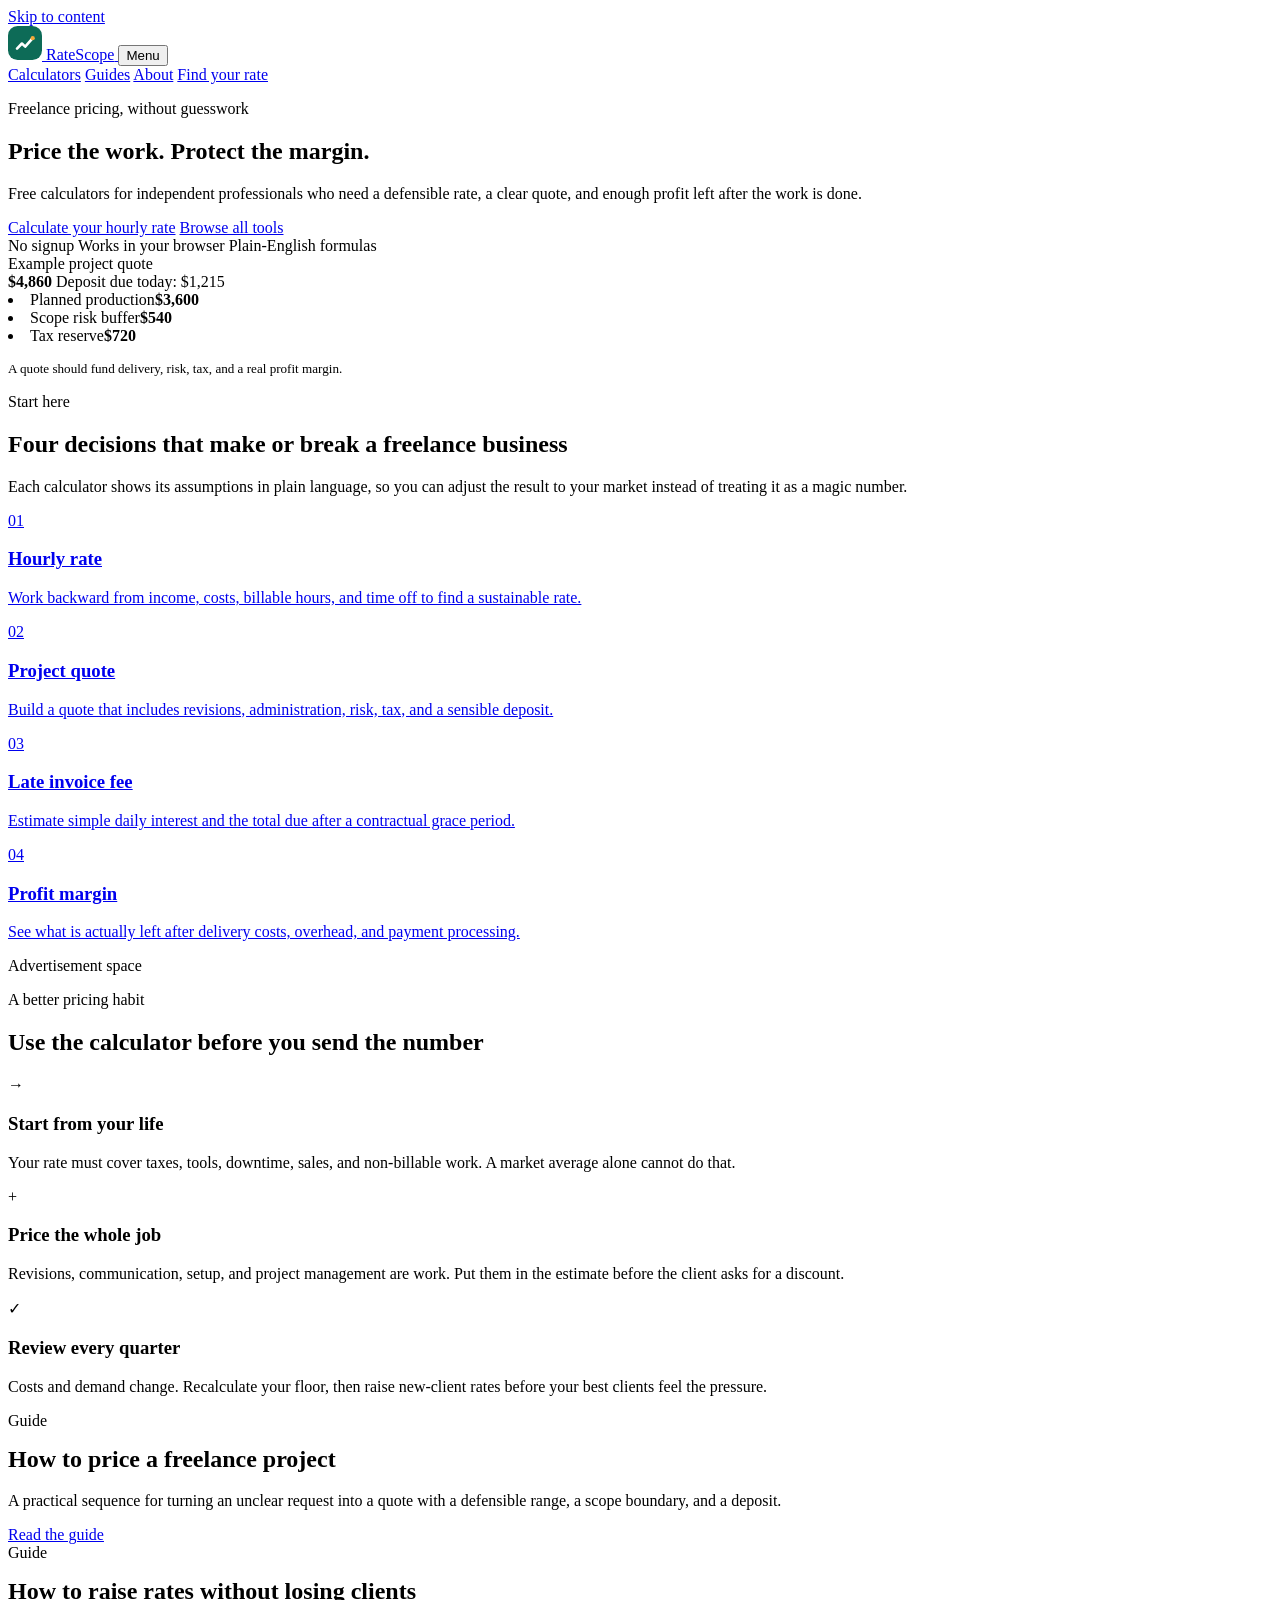
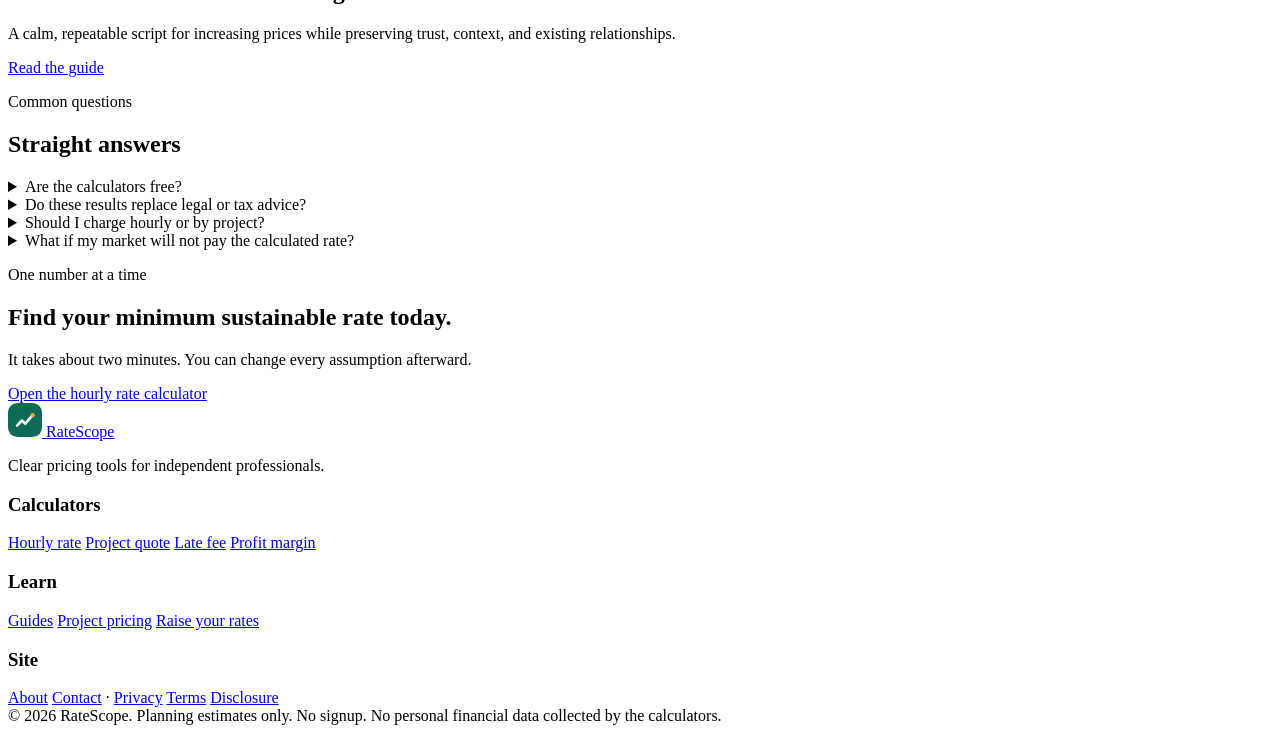
==== index.html @ 80d3f32c "Add index.html" ====
<!doctype html>
<html lang="en">
<head>
  <meta charset="utf-8">
  <meta name="viewport" content="width=device-width, initial-scale=1">
  <title>RateScope | Freelance Rate & Project Pricing Calculators</title>
  <meta name="description" content="Free calculators that help freelancers set an hourly rate, quote projects, calculate late fees, and protect profit margins.">
  <meta name="robots" content="index,follow,max-image-preview:large">
  <link rel="canonical" href="https://ppch627.github.io/ratescope-tools/">
  <meta property="og:type" content="website">
  <meta property="og:title" content="RateScope | Price the work. Protect the margin.">
  <meta property="og:description" content="Practical calculators for freelancers who want clearer rates, stronger quotes, and healthier margins.">
  <meta property="og:image" content="https://ppch627.github.io/ratescope-tools/assets/og-image.png">
  <meta name="twitter:card" content="summary_large_image">
  <meta name="theme-color" content="#0d6b57">
  <link rel="icon" href="assets/favicon.svg" type="image/svg+xml">
  <link rel="manifest" href="manifest.webmanifest">
  <link rel="stylesheet" href="styles.css">
  <script type="application/ld+json">
  {
    "@context": "https://schema.org",
    "@type": "WebSite",
    "name": "RateScope",
    "url": "https://ppch627.github.io/ratescope-tools/",
    "description": "Free freelance pricing and profitability calculators."
  }
  </script>
</head>
<body data-currency="USD">
  <a class="skip-link" href="#main">Skip to content</a>
  <header class="site-header">
    <div class="container header-inner">
      <a class="logo" href="index.html" aria-label="RateScope home">
        <img class="logo-mark" src="assets/logo.svg" alt="" width="34" height="34">
        <span>RateScope</span>
      </a>
      <button class="mobile-nav-toggle" type="button" aria-expanded="false" aria-controls="site-nav">Menu</button>
      <nav class="nav" id="site-nav" aria-label="Primary navigation">
        <a href="index.html#tools">Calculators</a>
        <a href="guides/index.html">Guides</a>
        <a href="about.html">About</a>
        <a class="button small" href="tools/hourly-rate.html">Find your rate</a>
      </nav>
    </div>
  </header>

  <main id="main">
    <section class="hero">
      <div class="container hero-grid">
        <div>
          <p class="eyebrow">Freelance pricing, without guesswork</p>
          <h1>Price the work. Protect the margin.</h1>
          <p class="lead">Free calculators for independent professionals who need a defensible rate, a clear quote, and enough profit left after the work is done.</p>
          <div class="hero-actions">
            <a class="button" href="tools/hourly-rate.html">Calculate your hourly rate</a>
            <a class="button secondary" href="#tools">Browse all tools</a>
          </div>
          <div class="trust-row" aria-label="Site benefits">
            <span>No signup</span>
            <span>Works in your browser</span>
            <span>Plain-English formulas</span>
          </div>
        </div>
        <aside class="hero-card" aria-label="Example quote summary">
          <div class="mini-panel">
            <span class="badge">Example project quote</span>
            <div class="mini-result">
              <strong>$4,860</strong>
              <span>Deposit due today: $1,215</span>
            </div>
            <div class="result-list">
              <li><span>Planned production</span><strong>$3,600</strong></li>
              <li><span>Scope risk buffer</span><strong>$540</strong></li>
              <li><span>Tax reserve</span><strong>$720</strong></li>
            </div>
            <p class="muted" style="font-size:.82rem;margin:1rem 0 0">A quote should fund delivery, risk, tax, and a real profit margin.</p>
          </div>
        </aside>
      </div>
    </section>

    <section class="section" id="tools">
      <div class="container">
        <div class="section-head">
          <div>
            <p class="eyebrow">Start here</p>
            <h2>Four decisions that make or break a freelance business</h2>
          </div>
          <p>Each calculator shows its assumptions in plain language, so you can adjust the result to your market instead of treating it as a magic number.</p>
        </div>
        <div class="grid four">
          <a class="card link-card" href="tools/hourly-rate.html">
            <div class="card-icon" aria-hidden="true">01</div>
            <h3>Hourly rate</h3>
            <p>Work backward from income, costs, billable hours, and time off to find a sustainable rate.</p>
          </a>
          <a class="card link-card" href="tools/project-quote.html">
            <div class="card-icon" aria-hidden="true">02</div>
            <h3>Project quote</h3>
            <p>Build a quote that includes revisions, administration, risk, tax, and a sensible deposit.</p>
          </a>
          <a class="card link-card" href="tools/late-fee.html">
            <div class="card-icon" aria-hidden="true">03</div>
            <h3>Late invoice fee</h3>
            <p>Estimate simple daily interest and the total due after a contractual grace period.</p>
          </a>
          <a class="card link-card" href="tools/profit-margin.html">
            <div class="card-icon" aria-hidden="true">04</div>
            <h3>Profit margin</h3>
            <p>See what is actually left after delivery costs, overhead, and payment processing.</p>
          </a>
        </div>
      </div>
    </section>

    <section class="section compact">
      <div class="container">
        <div class="ad-slot" data-ad-slot="home-middle" aria-label="Advertisement">Advertisement space</div>
      </div>
    </section>

    <section class="section">
      <div class="container">
        <div class="section-head">
          <div>
            <p class="eyebrow">A better pricing habit</p>
            <h2>Use the calculator before you send the number</h2>
          </div>
        </div>
        <div class="grid three">
          <article class="card">
            <div class="card-icon" aria-hidden="true">→</div>
            <h3>Start from your life</h3>
            <p>Your rate must cover taxes, tools, downtime, sales, and non-billable work. A market average alone cannot do that.</p>
          </article>
          <article class="card">
            <div class="card-icon" aria-hidden="true">+</div>
            <h3>Price the whole job</h3>
            <p>Revisions, communication, setup, and project management are work. Put them in the estimate before the client asks for a discount.</p>
          </article>
          <article class="card">
            <div class="card-icon" aria-hidden="true">✓</div>
            <h3>Review every quarter</h3>
            <p>Costs and demand change. Recalculate your floor, then raise new-client rates before your best clients feel the pressure.</p>
          </article>
        </div>
      </div>
    </section>

    <section class="section compact">
      <div class="container grid two">
        <div class="content-card card">
          <span class="badge">Guide</span>
          <h2 style="margin-top:1rem">How to price a freelance project</h2>
          <p class="muted">A practical sequence for turning an unclear request into a quote with a defensible range, a scope boundary, and a deposit.</p>
          <a class="button secondary small" href="guides/how-to-price-a-freelance-project.html">Read the guide</a>
        </div>
        <div class="content-card card">
          <span class="badge">Guide</span>
          <h2 style="margin-top:1rem">How to raise rates without losing clients</h2>
          <p class="muted">A calm, repeatable script for increasing prices while preserving trust, context, and existing relationships.</p>
          <a class="button secondary small" href="guides/raise-freelance-rates.html">Read the guide</a>
        </div>
      </div>
    </section>

    <section class="section" id="toolbox" data-monetization-section="affiliate" hidden>
      <div class="container">
        <div class="section-head">
          <div>
            <p class="eyebrow">A lean toolkit</p>
            <h2>Commercial tools that support the process</h2>
          </div>
          <p>Choose based on local tax support, pricing, integrations, data portability, and the workflow you actually need.</p>
        </div>
        <p class="muted" style="font-size:.86rem;margin-bottom:1rem">Some links in this section may be affiliate links. If you buy through one, RateScope may earn a commission at no additional cost to you. <a href="affiliate-disclosure.html">Read the disclosure</a>.</p>
        <div class="grid three">
          <a class="card link-card" data-affiliate-card="accounting" href="#" hidden>
            <div class="card-icon" aria-hidden="true">A</div>
            <h3>Accounting and bookkeeping</h3>
            <p>Compare services that can handle freelancer income, expenses, tax deadlines, and local reporting.</p>
          </a>
          <a class="card link-card" data-affiliate-card="invoicing" href="#" hidden>
            <div class="card-icon" aria-hidden="true">I</div>
            <h3>Invoicing and payments</h3>
            <p>Look for clear fee schedules, recurring invoices, payment reminders, and currency support.</p>
          </a>
          <a class="card link-card" data-affiliate-card="projectManagement" href="#" hidden>
            <div class="card-icon" aria-hidden="true">P</div>
            <h3>Client and project management</h3>
            <p>Keep scopes, approvals, files, time records, and change orders in one shared system.</p>
          </a>
        </div>
      </div>
    </section>

    <section class="section">
      <div class="container content">
        <p class="eyebrow">Common questions</p>
        <h2>Straight answers</h2>
        <div class="faq">
          <details>
            <summary>Are the calculators free?</summary>
            <p>Yes. The tools run in your browser and do not require an account. The site may be supported by advertising or affiliate links in the future; that will never change the calculation.</p>
          </details>
          <details>
            <summary>Do these results replace legal or tax advice?</summary>
            <p>No. They are planning estimates. Tax rules, contract terms, interest limits, and payment practices vary by location, so confirm important decisions with a qualified professional.</p>
          </details>
          <details>
            <summary>Should I charge hourly or by project?</summary>
            <p>Use an hourly rate as your internal cost model, even when you quote a fixed price. The client can buy an outcome while you still know whether the outcome is profitable.</p>
          </details>
          <details>
            <summary>What if my market will not pay the calculated rate?</summary>
            <p>Change the business model, not just the number. Narrow your offer, reduce delivery cost, increase utilization, sell a productized service, or target clients who value the specific outcome more highly.</p>
          </details>
        </div>
      </div>
    </section>

    <section class="section">
      <div class="container">
        <div class="cta-band">
          <p class="eyebrow">One number at a time</p>
          <h2>Find your minimum sustainable rate today.</h2>
          <p>It takes about two minutes. You can change every assumption afterward.</p>
          <a class="button" href="tools/hourly-rate.html">Open the hourly rate calculator</a>
        </div>
      </div>
    </section>
  </main>

  <footer class="site-footer">
    <div class="container">
      <div class="footer-grid">
        <div>
          <a class="logo" href="index.html">
            <img class="logo-mark" src="assets/logo.svg" alt="" width="34" height="34">
            <span>RateScope</span>
          </a>
          <p class="muted" style="max-width:320px;margin-top:1rem">Clear pricing tools for independent professionals.</p>
        </div>
        <div>
          <h3>Calculators</h3>
          <div class="footer-links">
            <a href="tools/hourly-rate.html">Hourly rate</a>
            <a href="tools/project-quote.html">Project quote</a>
            <a href="tools/late-fee.html">Late fee</a>
            <a href="tools/profit-margin.html">Profit margin</a>
          </div>
        </div>
        <div>
          <h3>Learn</h3>
          <div class="footer-links">
            <a href="guides/index.html">Guides</a>
            <a href="guides/how-to-price-a-freelance-project.html">Project pricing</a>
            <a href="guides/raise-freelance-rates.html">Raise your rates</a>
          </div>
        </div>
        <div>
          <h3>Site</h3>
          <div class="footer-links">
            <a href="about.html">About</a>
            <a href="contact.html">Contact</a> · <a href="privacy.html">Privacy</a>
            <a href="terms.html">Terms</a>
            <a href="affiliate-disclosure.html">Disclosure</a>
          </div>
        </div>
      </div>
      <div class="footer-bottom">
        <span>© <span data-year>2026</span> RateScope. Planning estimates only.</span>
        <span>No signup. No personal financial data collected by the calculators.</span>
      </div>
    </div>
  </footer>
  <script src="site-config.js" defer></script>
  <script src="monetization.js" defer></script>
  <script src="app.js" defer></script>
</body>
</html>
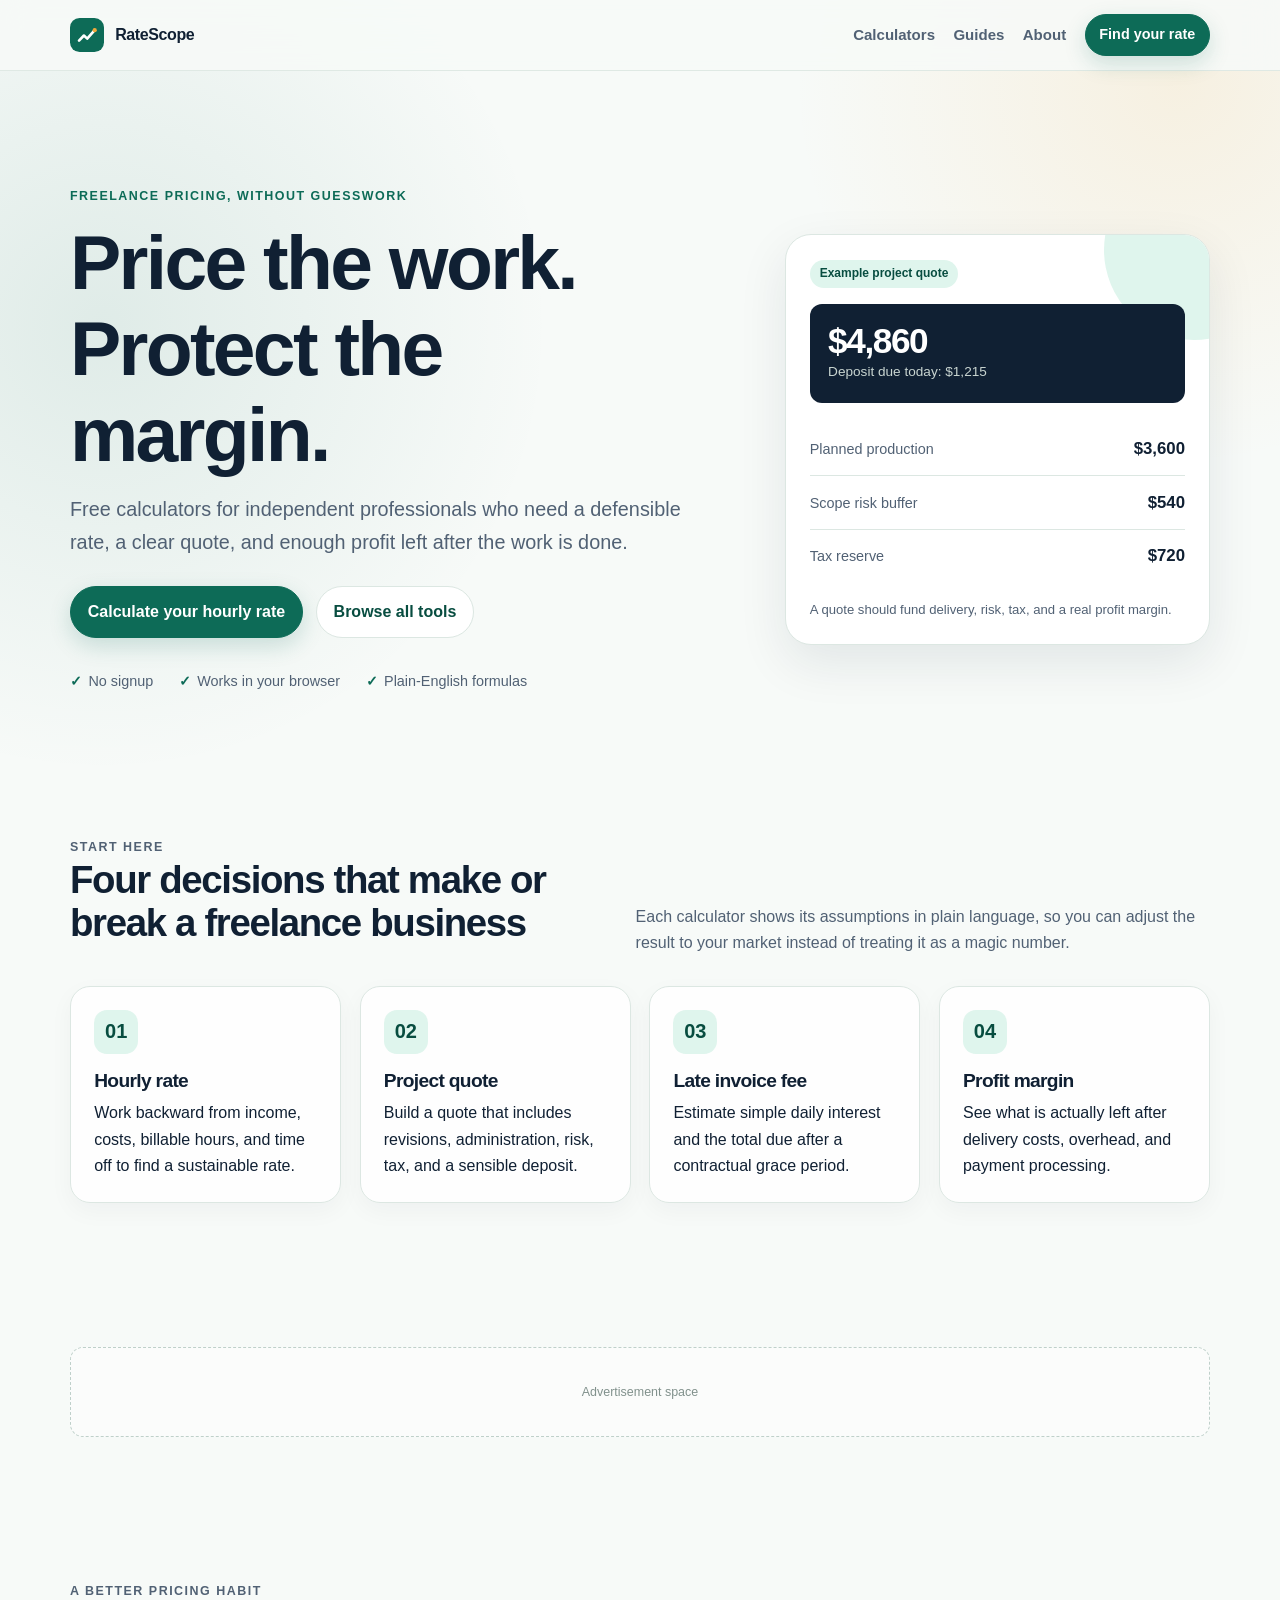
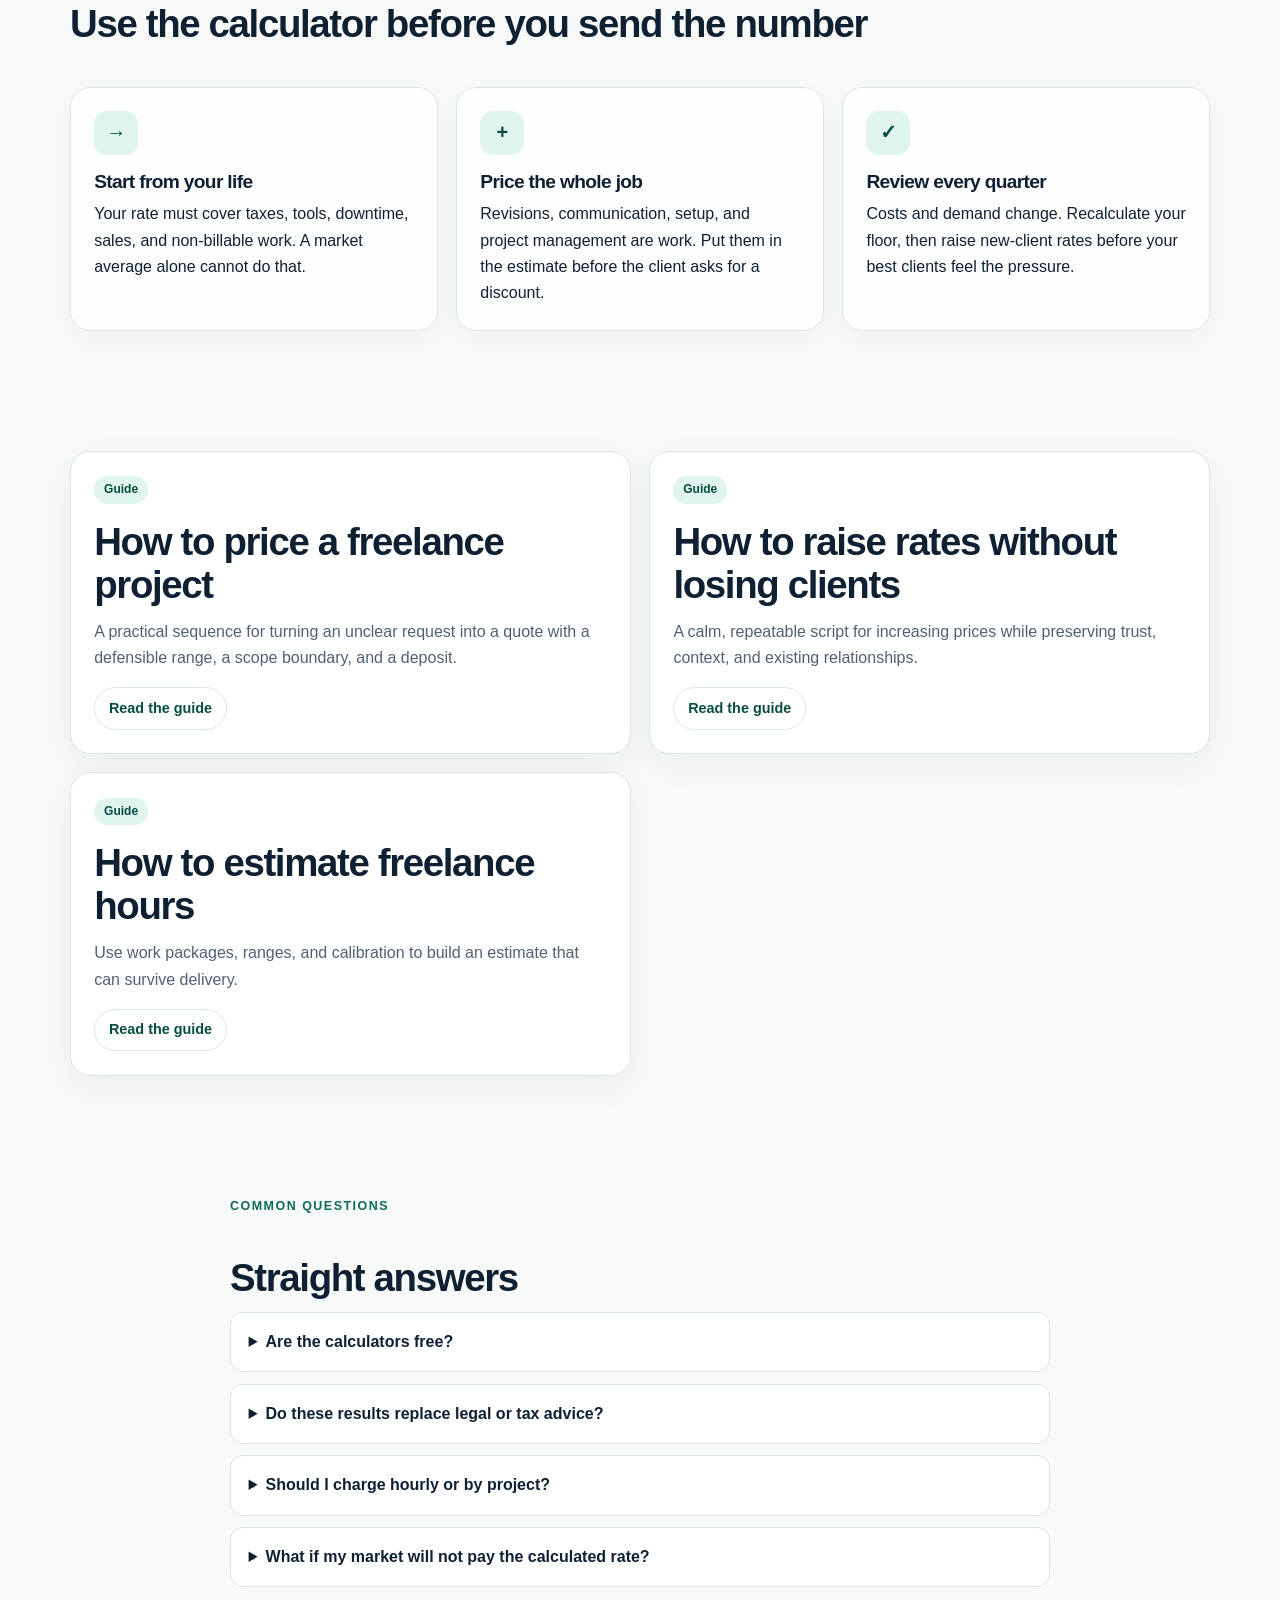
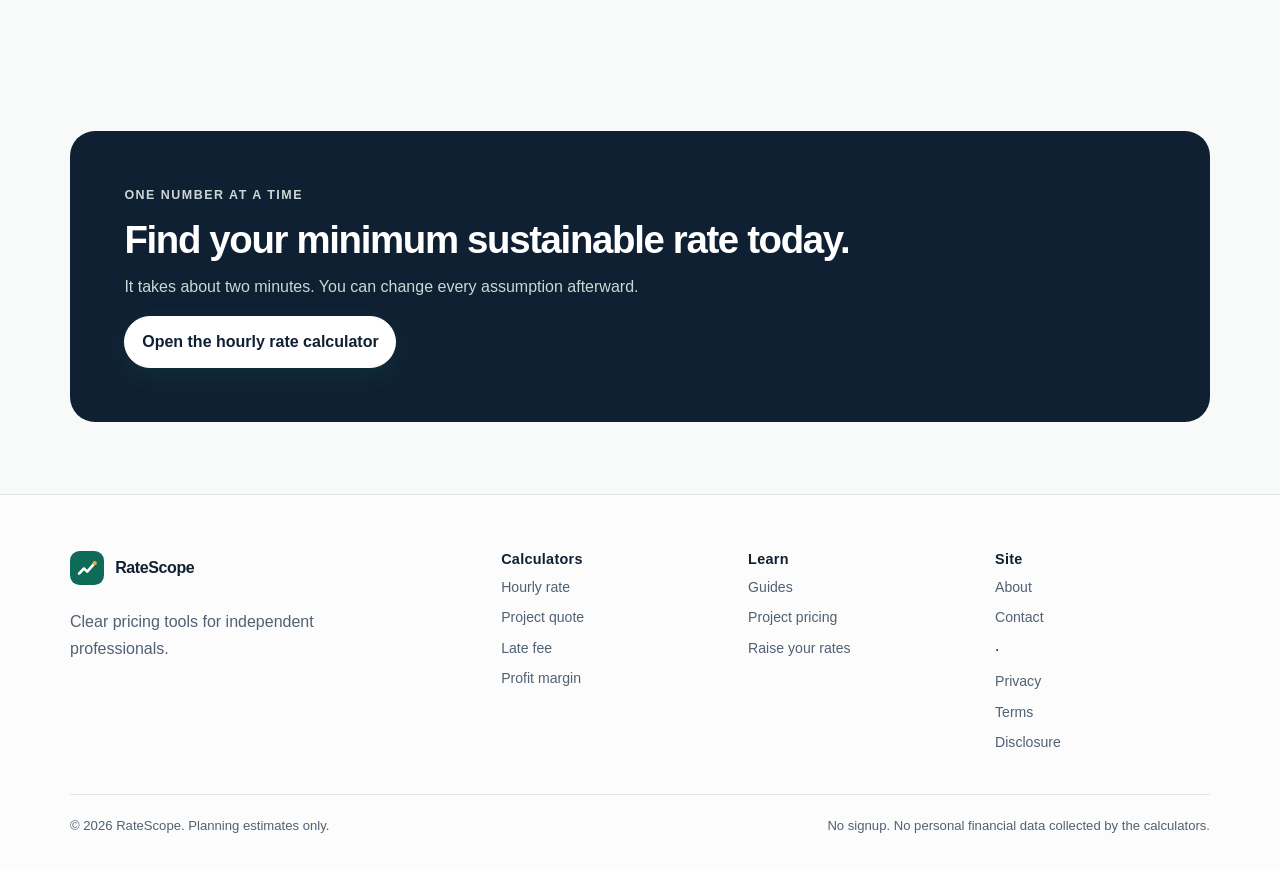
==== commit e62bf5f8: "Publish freelance hours estimation guide" ====
--- a/index.html
+++ b/index.html
@@ -160,6 +160,11 @@
           <h2 style="margin-top:1rem">How to raise rates without losing clients</h2>
           <p class="muted">A calm, repeatable script for increasing prices while preserving trust, context, and existing relationships.</p>
           <a class="button secondary small" href="guides/raise-freelance-rates.html">Read the guide</a>
+        </div>        <div class="content-card card">
+          <span class="badge">Guide</span>
+          <h2 style="margin-top:1rem">How to estimate freelance hours</h2>
+          <p class="muted">Use work packages, ranges, and calibration to build an estimate that can survive delivery.</p>
+          <a class="button secondary small" href="guides/estimate-freelance-hours.html">Read the guide</a>
         </div>
       </div>
     </section>
--- a/styles.css
+++ b/styles.css
@@ -0,0 +1,190 @@
+:root {
+  --ink: #102033;
+  --ink-soft: #516174;
+  --paper: #f7faf8;
+  --card: #ffffff;
+  --line: #dce7e2;
+  --brand: #0d6b57;
+  --brand-dark: #084d40;
+  --brand-soft: #dff5ed;
+  --accent: #f2a93b;
+  --danger: #aa3e35;
+  --shadow: 0 18px 50px rgba(16, 32, 51, 0.09);
+  --radius: 20px;
+  --radius-sm: 12px;
+  --max: 1140px;
+}
+
+* { box-sizing: border-box; }
+html { scroll-behavior: smooth; }
+body {
+  margin: 0;
+  color: var(--ink);
+  background:
+    radial-gradient(circle at 8% 8%, rgba(13, 107, 87, 0.10), transparent 28rem),
+    radial-gradient(circle at 92% 2%, rgba(242, 169, 59, 0.12), transparent 24rem),
+    var(--paper);
+  font-family: ui-sans-serif, -apple-system, BlinkMacSystemFont, "Segoe UI", "Microsoft YaHei", sans-serif;
+  line-height: 1.65;
+}
+a { color: var(--brand-dark); text-decoration-thickness: 1px; text-underline-offset: 3px; }
+a:hover { color: var(--brand); }
+img, svg { max-width: 100%; }
+button, input, select, textarea { font: inherit; }
+button { cursor: pointer; }
+.skip-link {
+  position: absolute; left: -9999px; top: 0; z-index: 100;
+  background: var(--ink); color: #fff; padding: .75rem 1rem;
+}
+.skip-link:focus { left: 1rem; }
+.container { width: min(calc(100% - 2rem), var(--max)); margin-inline: auto; }
+.site-header {
+  position: sticky; top: 0; z-index: 50;
+  background: rgba(247, 250, 248, 0.9);
+  backdrop-filter: blur(14px);
+  border-bottom: 1px solid rgba(220, 231, 226, 0.9);
+}
+.header-inner { min-height: 70px; display: flex; align-items: center; justify-content: space-between; gap: 1.25rem; }
+.logo { display: inline-flex; align-items: center; gap: .7rem; color: var(--ink); font-weight: 800; text-decoration: none; letter-spacing: -.025em; }
+.logo-mark { width: 34px; height: 34px; }
+.nav { display: flex; align-items: center; gap: 1.15rem; }
+.nav a { color: var(--ink-soft); font-size: .94rem; font-weight: 650; text-decoration: none; }
+.nav a:hover, .nav a[aria-current="page"] { color: var(--brand-dark); }
+.nav .button { color: #fff; }
+.button {
+  display: inline-flex; align-items: center; justify-content: center; gap: .45rem;
+  min-height: 44px; padding: .72rem 1.05rem; border: 1px solid var(--brand);
+  border-radius: 999px; background: var(--brand); color: #fff; font-weight: 750;
+  text-decoration: none; transition: transform .15s ease, box-shadow .15s ease, background .15s ease;
+  box-shadow: 0 8px 22px rgba(13, 107, 87, .18);
+}
+.button:hover { color: #fff; background: var(--brand-dark); transform: translateY(-1px); }
+.button.secondary { background: #fff; color: var(--brand-dark); border-color: var(--line); box-shadow: none; }
+.button.secondary:hover { color: var(--brand-dark); border-color: var(--brand); }
+.button.small { min-height: 38px; padding: .52rem .86rem; font-size: .9rem; }
+.eyebrow { margin: 0 0 .75rem; color: var(--brand); font-size: .78rem; font-weight: 850; letter-spacing: .12em; text-transform: uppercase; }
+h1, h2, h3 { line-height: 1.12; letter-spacing: -.035em; }
+h1 { margin: 0 0 1rem; font-size: clamp(2.35rem, 6vw, 5.1rem); }
+h2 { margin: 0 0 .8rem; font-size: clamp(1.6rem, 3vw, 2.45rem); }
+h3 { margin: 0 0 .55rem; font-size: 1.2rem; }
+p { margin-top: 0; }
+.lead { max-width: 760px; color: var(--ink-soft); font-size: clamp(1.03rem, 2vw, 1.24rem); }
+.hero { padding: clamp(4rem, 9vw, 8.5rem) 0 4.5rem; }
+.hero-grid { display: grid; grid-template-columns: minmax(0, 1.2fr) minmax(300px, .8fr); gap: clamp(2rem, 6vw, 5.5rem); align-items: center; }
+.hero-actions { display: flex; flex-wrap: wrap; gap: .8rem; margin-top: 1.75rem; }
+.trust-row { display: flex; flex-wrap: wrap; gap: 1rem 1.6rem; margin-top: 2rem; color: var(--ink-soft); font-size: .9rem; }
+.trust-row span::before { content: "✓"; color: var(--brand); font-weight: 900; margin-right: .4rem; }
+.hero-card {
+  position: relative; overflow: hidden; padding: 1.5rem; border: 1px solid var(--line);
+  border-radius: calc(var(--radius) + 6px); background: var(--card); box-shadow: var(--shadow);
+}
+.hero-card::after { content: ""; position: absolute; width: 180px; height: 180px; right: -75px; top: -75px; border-radius: 50%; background: var(--brand-soft); }
+.mini-panel { position: relative; z-index: 1; }
+.mini-result { margin: 1rem 0; padding: 1.15rem; border-radius: var(--radius-sm); background: var(--ink); color: #fff; }
+.mini-result strong { display: block; font-size: 2.2rem; line-height: 1; letter-spacing: -.04em; }
+.mini-result span { color: #c9d5d1; font-size: .85rem; }
+.section { padding: 4.5rem 0; }
+.section.compact { padding: 3rem 0; }
+.section-head { display: flex; align-items: end; justify-content: space-between; gap: 1.5rem; margin-bottom: 1.8rem; }
+.section-head p { max-width: 620px; color: var(--ink-soft); margin: 0; }
+.grid { display: grid; gap: 1.15rem; }
+.grid.two { grid-template-columns: repeat(2, minmax(0, 1fr)); }
+.grid.three { grid-template-columns: repeat(3, minmax(0, 1fr)); }
+.grid.four { grid-template-columns: repeat(4, minmax(0, 1fr)); }
+.card {
+  height: 100%; padding: 1.45rem; border: 1px solid var(--line); border-radius: var(--radius);
+  background: rgba(255, 255, 255, .84); box-shadow: 0 8px 24px rgba(16, 32, 51, .04);
+}
+.card.link-card { color: var(--ink); text-decoration: none; transition: transform .18s ease, box-shadow .18s ease, border-color .18s ease; }
+.card.link-card:hover { color: var(--ink); transform: translateY(-4px); border-color: rgba(13, 107, 87, .4); box-shadow: var(--shadow); }
+.card p:last-child { margin-bottom: 0; }
+.card-icon { display: grid; place-items: center; width: 44px; height: 44px; margin-bottom: 1rem; border-radius: 13px; background: var(--brand-soft); color: var(--brand-dark); font-size: 1.25rem; font-weight: 900; }
+.badge { display: inline-flex; align-items: center; padding: .25rem .62rem; border-radius: 999px; background: var(--brand-soft); color: var(--brand-dark); font-size: .75rem; font-weight: 800; }
+.breadcrumbs { margin: 1.5rem 0 0; color: var(--ink-soft); font-size: .88rem; }
+.breadcrumbs a { color: var(--ink-soft); }
+.page-hero { padding: 3.5rem 0 2.4rem; }
+.page-hero h1 { max-width: 900px; font-size: clamp(2.15rem, 5vw, 4rem); }
+.calculator-layout { display: grid; grid-template-columns: minmax(0, .94fr) minmax(330px, .66fr); gap: 1.25rem; align-items: start; padding-bottom: 4rem; }
+.form-card, .result-card, .content-card {
+  border: 1px solid var(--line); border-radius: var(--radius); background: var(--card); box-shadow: 0 10px 35px rgba(16, 32, 51, .055);
+}
+.form-card { padding: clamp(1.25rem, 3vw, 2rem); }
+.result-card { position: sticky; top: 92px; padding: clamp(1.25rem, 3vw, 2rem); }
+.form-grid { display: grid; grid-template-columns: repeat(2, minmax(0, 1fr)); gap: 1rem; }
+.field { min-width: 0; }
+.field.full { grid-column: 1 / -1; }
+.field label, .field .label { display: block; margin-bottom: .35rem; color: var(--ink); font-size: .9rem; font-weight: 720; }
+.field small { display: block; margin-top: .32rem; color: var(--ink-soft); font-size: .78rem; }
+input, select {
+  width: 100%; min-height: 46px; padding: .68rem .75rem; border: 1px solid #cbd9d4;
+  border-radius: 10px; background: #fff; color: var(--ink); outline: none;
+}
+input:focus, select:focus { border-color: var(--brand); box-shadow: 0 0 0 3px rgba(13, 107, 87, .12); }
+.input-prefix { position: relative; }
+.input-prefix > span { position: absolute; left: .78rem; top: 50%; transform: translateY(-50%); color: var(--ink-soft); pointer-events: none; }
+.input-prefix input { padding-left: 1.85rem; }
+.form-actions { display: flex; flex-wrap: wrap; gap: .7rem; margin-top: 1.35rem; }
+.result-list { margin: 1.25rem 0 0; padding: 0; list-style: none; }
+.result-list li { display: flex; align-items: baseline; justify-content: space-between; gap: 1rem; padding: .78rem 0; border-bottom: 1px solid var(--line); }
+.result-list li:last-child { border-bottom: 0; }
+.result-list span { color: var(--ink-soft); font-size: .9rem; }
+.result-list strong { text-align: right; font-size: 1.05rem; }
+.result-total { margin-bottom: 1.25rem; padding: 1.2rem; border-radius: var(--radius-sm); background: var(--ink); color: #fff; }
+.result-total span { display: block; color: #cdd8d5; font-size: .84rem; }
+.result-total strong { display: block; margin-top: .12rem; font-size: clamp(2rem, 5vw, 3rem); letter-spacing: -.045em; line-height: 1.1; }
+blockquote {
+  margin: 1.5rem 0; padding: 1rem 1.25rem; border-left: 4px solid var(--brand);
+  border-radius: 10px; background: #fff; color: var(--ink-soft);
+}
+blockquote p:last-child { margin-bottom: 0; }
+.notice { padding: .9rem 1rem; border-left: 4px solid var(--accent); border-radius: 8px; background: #fff5e4; color: #6d4a0f; font-size: .88rem; }
+.muted { color: var(--ink-soft); }
+.content { max-width: 820px; }
+.content h2 { margin-top: 2.5rem; }
+.content h3 { margin-top: 1.8rem; }
+.content ul, .content ol { padding-left: 1.25rem; }
+.content li { margin-bottom: .45rem; }
+.faq { display: grid; gap: .7rem; }
+details { padding: 1rem 1.1rem; border: 1px solid var(--line); border-radius: 13px; background: #fff; }
+summary { cursor: pointer; font-weight: 760; }
+details p { margin: .8rem 0 0; color: var(--ink-soft); }
+.cta-band { padding: clamp(2rem, 5vw, 3.4rem); border-radius: calc(var(--radius) + 5px); background: var(--ink); color: #fff; }
+.cta-band h2 { color: #fff; }
+.cta-band p { max-width: 720px; color: #ccd7d4; }
+.cta-band .button { background: #fff; border-color: #fff; color: var(--ink); }
+.cta-band .button:hover { color: var(--ink); background: var(--brand-soft); }
+.ad-slot {
+  min-height: 90px; display: grid; place-items: center; margin: 1.5rem 0;
+  border: 1px dashed #bfd0ca; border-radius: 13px; color: #81918c; background: rgba(255,255,255,.45); font-size: .78rem;
+}
+.site-footer { padding: 3.5rem 0 2rem; border-top: 1px solid var(--line); background: rgba(255, 255, 255, .5); }
+.footer-grid { display: grid; grid-template-columns: 1.3fr repeat(3, .7fr); gap: 2rem; }
+.footer-grid h3 { font-size: .9rem; letter-spacing: .02em; }
+.footer-links { display: grid; gap: .45rem; }
+.footer-links a { color: var(--ink-soft); font-size: .88rem; text-decoration: none; }
+.footer-bottom { display: flex; justify-content: space-between; gap: 1rem; margin-top: 2.5rem; padding-top: 1.25rem; border-top: 1px solid var(--line); color: var(--ink-soft); font-size: .82rem; }
+.visually-hidden { position: absolute !important; width: 1px; height: 1px; padding: 0; margin: -1px; overflow: hidden; clip: rect(0,0,0,0); white-space: nowrap; border: 0; }
+.mobile-nav-toggle { display: none; }
+@media (max-width: 900px) {
+  .hero-grid, .calculator-layout { grid-template-columns: 1fr; }
+  .result-card { position: static; }
+  .grid.four { grid-template-columns: repeat(2, minmax(0, 1fr)); }
+  .footer-grid { grid-template-columns: 1fr 1fr; }
+}
+@media (max-width: 680px) {
+  .header-inner { min-height: 62px; }
+  .mobile-nav-toggle { display: inline-flex; min-height: 40px; padding: .45rem .7rem; border: 1px solid var(--line); border-radius: 10px; background: #fff; color: var(--ink); font-weight: 750; }
+  .nav { position: absolute; left: 1rem; right: 1rem; top: 68px; display: none; align-items: stretch; padding: .8rem; border: 1px solid var(--line); border-radius: 14px; background: #fff; box-shadow: var(--shadow); }
+  .nav.open { display: grid; }
+  .nav a { padding: .45rem .3rem; }
+  .grid.two, .grid.three, .grid.four, .form-grid { grid-template-columns: 1fr; }
+  .section-head { display: block; }
+  .section-head .button { margin-top: 1rem; }
+  .footer-grid { grid-template-columns: 1fr; }
+  .footer-bottom { display: block; }
+  .footer-bottom span { display: block; margin-top: .45rem; }
+}
+@media (prefers-reduced-motion: reduce) {
+  html { scroll-behavior: auto; }
+  *, *::before, *::after { transition: none !important; }
+}
